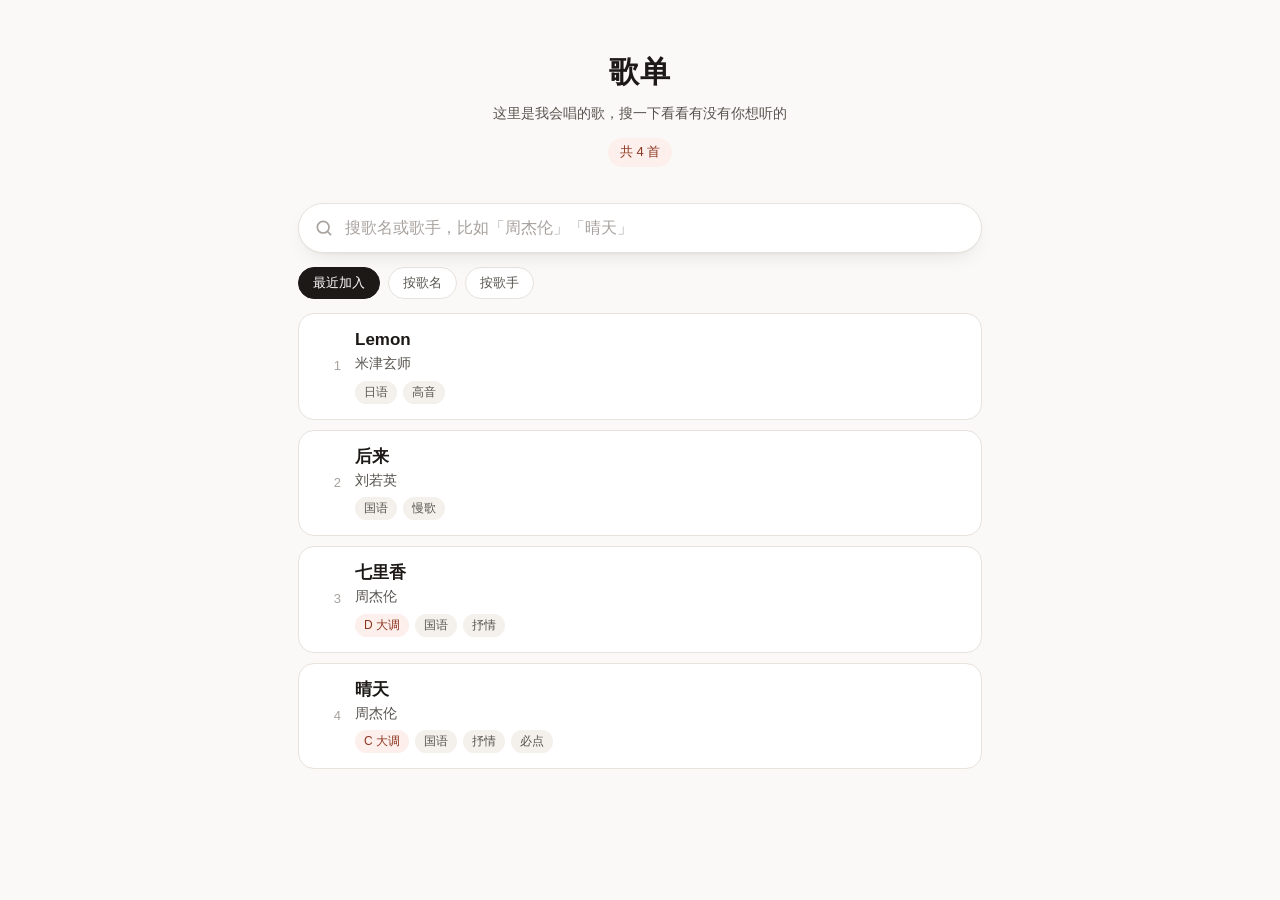
==== index.html @ 49d0a60b "Add files via upload" ====
<!DOCTYPE html>
<html lang="zh-CN">
<head>
<meta charset="utf-8" />
<meta name="viewport" content="width=device-width, initial-scale=1, viewport-fit=cover" />
<title>歌单</title>
<meta name="theme-color" content="#fbf9f7" />
<meta name="description" content="这里是我会唱的歌，可以按歌名或歌手搜索。" />
<link rel="stylesheet" href="./style.css" />
<link rel="icon" href="data:image/svg+xml,<svg xmlns='http://www.w3.org/2000/svg' viewBox='0 0 100 100'><text y='.9em' font-size='90'>🎤</text></svg>" />
</head>
<body>
<div class="wrap">
  <header class="hero">
    <h1 id="siteName">歌单</h1>
    <p id="siteSubtitle">这里是我会唱的歌，搜一下看看有没有你想听的</p>
    <span class="badge" id="totalBadge">…</span>
  </header>

  <div class="search">
    <div class="search-box">
      <svg viewBox="0 0 24 24" fill="none" stroke="currentColor" stroke-width="2" stroke-linecap="round">
        <circle cx="11" cy="11" r="7" />
        <path d="m20 20-3.5-3.5" />
      </svg>
      <input
        id="q"
        type="search"
        placeholder="搜歌名或歌手，比如「周杰伦」「晴天」"
        autocomplete="off"
        autocapitalize="off"
        spellcheck="false"
        enterkeyhint="search"
      />
      <button class="clear-btn" id="clear" aria-label="清空">×</button>
    </div>
  </div>

  <div class="toolbar">
    <div class="chips" role="group" aria-label="排序">
      <button class="chip active" data-sort="new">最近加入</button>
      <button class="chip" data-sort="title">按歌名</button>
      <button class="chip" data-sort="artist">按歌手</button>
    </div>
    <span class="count" id="count"></span>
  </div>

  <ul class="songs" id="list"></ul>
  <div id="empty" class="empty" hidden>
    <div class="big">🎵</div>
    <div id="emptyText">歌单还是空的</div>
  </div>

  <p class="hint" id="hint"></p>
</div>

<script src="./core.js"></script>
<script>
(function () {
  var Core = window.SongCore;
  var all = [];
  var state = { q: '', sort: 'new' };

  var $q = document.getElementById('q');
  var $list = document.getElementById('list');
  var $count = document.getElementById('count');
  var $empty = document.getElementById('empty');
  var $emptyText = document.getElementById('emptyText');
  var $total = document.getElementById('totalBadge');

  function escapeHtml(s) {
    return String(s == null ? '' : s).replace(/[&<>"']/g, function (c) {
      return { '&': '&amp;', '<': '&lt;', '>': '&gt;', '"': '&quot;', "'": '&#39;' }[c];
    });
  }

  function render(list) {
    $list.innerHTML = list
      .map(function (s, i) {
        var tags = '';
        if (s.key) tags += '<span class="tag key">' + escapeHtml(s.key) + '</span>';
        if (s.language) tags += '<span class="tag">' + escapeHtml(s.language) + '</span>';
        (s.tags || []).forEach(function (t) {
          tags += '<span class="tag">' + escapeHtml(t) + '</span>';
        });
        return (
          '<li class="song">' +
          '<span class="num">' + (i + 1) + '</span>' +
          '<div class="main">' +
          '<div class="title">' + escapeHtml(s.title) + '</div>' +
          (s.artist ? '<div class="artist">' + escapeHtml(s.artist) + '</div>' : '') +
          (tags ? '<div class="tags">' + tags + '</div>' : '') +
          '</div>' +
          '</li>'
        );
      })
      .join('');
  }

  function apply() {
    var matched = state.q ? Core.searchSongs(all, state.q) : all.slice();
    var list = Core.sortSongs(matched, state.sort);
    $count.textContent = state.q ? '找到 ' + list.length + ' 首' : '';
    render(list);
    if (list.length === 0) {
      $list.hidden = true;
      $empty.hidden = false;
      $emptyText.textContent = state.q
        ? '没找到「' + state.q + '」，换个关键词试试'
        : '歌单还是空的，等主播加歌吧';
    } else {
      $list.hidden = false;
      $empty.hidden = true;
    }
  }

  $q.addEventListener('input', function () {
    state.q = $q.value.trim();
    document.getElementById('clear').classList.toggle('show', $q.value.length > 0);
    apply();
  });

  document.getElementById('clear').addEventListener('click', function () {
    $q.value = '';
    state.q = '';
    this.classList.remove('show');
    $q.focus();
    apply();
  });

  document.querySelectorAll('.chip').forEach(function (btn) {
    btn.addEventListener('click', function () {
      document.querySelectorAll('.chip').forEach(function (b) { b.classList.remove('active'); });
      btn.classList.add('active');
      state.sort = btn.dataset.sort;
      apply();
    });
  });

  // 读取同目录下的 songs.json；加时间戳绕过缓存
  fetch('./songs.json?t=' + Date.now(), { cache: 'no-store' })
    .then(function (r) {
      if (!r.ok) throw new Error('HTTP ' + r.status);
      return r.json();
    })
    .then(function (data) {
      all = Array.isArray(data) ? data : [];
      $total.textContent = '共 ' + all.length + ' 首';
      apply();
    })
    .catch(function () {
      $total.textContent = '读取失败';
      $list.hidden = true;
      $empty.hidden = false;
      $emptyText.textContent = '歌单读取失败，刷新一下试试';
    });

  // 站点名（改地址栏里的 ?name= 就能临时换，或直接改这个文件）
  var params = new URLSearchParams(location.search);
  if (params.get('name')) {
    document.title = params.get('name');
    document.getElementById('siteName').textContent = params.get('name');
  }
})();
</script>
</body>
</html>
---- style.css ----
:root {
  --bg: #fbf9f7;
  --surface: #ffffff;
  --ink: #1c1917;
  --ink-soft: #57534e;
  --ink-mute: #a8a29e;
  --line: #e7e2dc;
  --accent: #b4472e;
  --accent-soft: #fdf0ec;
  --accent-ink: #8c3521;
  --ok: #2f7a52;
  --danger: #b3261e;
  --radius: 16px;
  --shadow: 0 1px 2px rgba(28, 25, 23, 0.04), 0 8px 24px -12px rgba(28, 25, 23, 0.18);
}

* {
  box-sizing: border-box;
}

html,
body {
  margin: 0;
  padding: 0;
}

body {
  background: var(--bg);
  color: var(--ink);
  font-family: -apple-system, BlinkMacSystemFont, 'PingFang SC', 'Hiragino Sans GB',
    'Microsoft YaHei', 'Segoe UI', Roboto, sans-serif;
  font-size: 16px;
  line-height: 1.6;
  -webkit-font-smoothing: antialiased;
  -webkit-text-size-adjust: 100%;
}

.wrap {
  max-width: 720px;
  margin: 0 auto;
  padding: 0 18px 64px;
}

.wrap.wide {
  max-width: 1080px;
}

/* ---------------- 顶部 ---------------- */

.hero {
  padding: 48px 0 24px;
  text-align: center;
}

.hero h1 {
  margin: 0 0 6px;
  font-size: 30px;
  font-weight: 700;
  letter-spacing: 0.02em;
}

.hero p {
  margin: 0;
  color: var(--ink-soft);
  font-size: 14px;
}

.hero .badge {
  display: inline-block;
  margin-top: 14px;
  padding: 4px 12px;
  border-radius: 999px;
  background: var(--accent-soft);
  color: var(--accent-ink);
  font-size: 13px;
  font-weight: 500;
}

/* ---------------- 搜索框 ---------------- */

.search {
  position: sticky;
  top: 0;
  z-index: 20;
  padding: 12px 0 14px;
  background: linear-gradient(var(--bg) 72%, rgba(251, 249, 247, 0));
}

.search-box {
  position: relative;
}

.search-box svg {
  position: absolute;
  left: 16px;
  top: 50%;
  transform: translateY(-50%);
  width: 20px;
  height: 20px;
  color: var(--ink-mute);
  pointer-events: none;
}

.search input {
  width: 100%;
  padding: 15px 46px 15px 46px;
  font-size: 16px;
  font-family: inherit;
  color: var(--ink);
  background: var(--surface);
  border: 1.5px solid var(--line);
  border-radius: 999px;
  outline: none;
  box-shadow: var(--shadow);
  transition: border-color 0.15s, box-shadow 0.15s;
}

.search input:focus {
  border-color: var(--accent);
  box-shadow: 0 0 0 4px rgba(180, 71, 46, 0.1);
}

.search input::placeholder {
  color: var(--ink-mute);
}

.clear-btn {
  position: absolute;
  right: 8px;
  top: 50%;
  transform: translateY(-50%);
  width: 32px;
  height: 32px;
  border: 0;
  border-radius: 50%;
  background: transparent;
  color: var(--ink-mute);
  font-size: 20px;
  line-height: 1;
  cursor: pointer;
  display: none;
}

.clear-btn.show {
  display: block;
}

/* ---------------- 排序 ---------------- */

.toolbar {
  display: flex;
  align-items: center;
  justify-content: space-between;
  gap: 12px;
  margin-bottom: 14px;
  flex-wrap: wrap;
}

.chips {
  display: flex;
  gap: 8px;
}

.chip {
  border: 1px solid var(--line);
  background: var(--surface);
  color: var(--ink-soft);
  border-radius: 999px;
  padding: 6px 14px;
  font-size: 13px;
  font-family: inherit;
  cursor: pointer;
  transition: all 0.15s;
}

.chip:hover {
  border-color: var(--ink-mute);
}

.chip.active {
  background: var(--ink);
  border-color: var(--ink);
  color: #fff;
}

.count {
  color: var(--ink-mute);
  font-size: 13px;
  white-space: nowrap;
}

/* ---------------- 歌曲列表 ---------------- */

.songs {
  list-style: none;
  margin: 0;
  padding: 0;
  display: flex;
  flex-direction: column;
  gap: 10px;
}

.song {
  display: flex;
  align-items: center;
  gap: 14px;
  padding: 15px 16px;
  background: var(--surface);
  border: 1px solid var(--line);
  border-radius: var(--radius);
  transition: transform 0.12s, border-color 0.15s, box-shadow 0.15s;
}

.song:hover {
  border-color: #d6cec6;
  box-shadow: var(--shadow);
}

.song .num {
  flex: none;
  width: 26px;
  color: var(--ink-mute);
  font-size: 13px;
  font-variant-numeric: tabular-nums;
  text-align: right;
}

.song .main {
  flex: 1;
  min-width: 0;
}

.song .title {
  font-size: 17px;
  font-weight: 600;
  line-height: 1.35;
  word-break: break-word;
}

.song .artist {
  color: var(--ink-soft);
  font-size: 14px;
  word-break: break-word;
}

.song .tags {
  display: flex;
  flex-wrap: wrap;
  gap: 6px;
  margin-top: 6px;
}

.tag {
  font-size: 12px;
  padding: 2px 9px;
  border-radius: 999px;
  background: #f4f0ec;
  color: var(--ink-soft);
}

.tag.key {
  background: var(--accent-soft);
  color: var(--accent-ink);
  font-weight: 500;
}

.empty {
  text-align: center;
  padding: 56px 20px;
  color: var(--ink-mute);
}

.empty .big {
  font-size: 40px;
  margin-bottom: 8px;
}

.hint {
  color: var(--ink-mute);
  font-size: 13px;
  text-align: center;
  margin-top: 28px;
}

/* ---------------- 登录 ---------------- */

.login-card {
  background: var(--surface);
  border: 1px solid var(--line);
  border-radius: 20px;
  padding: 28px 24px;
  box-shadow: var(--shadow);
  max-width: 380px;
  margin: 40px auto;
}

.login-card h2 {
  margin: 0 0 4px;
  font-size: 20px;
}

.login-card p {
  margin: 0 0 20px;
  color: var(--ink-soft);
  font-size: 14px;
}

label {
  display: block;
  font-size: 13px;
  font-weight: 600;
  color: var(--ink-soft);
  margin-bottom: 6px;
}

input[type='text'],
input[type='password'],
textarea,
select {
  width: 100%;
  padding: 11px 13px;
  font-size: 15px;
  font-family: inherit;
  color: var(--ink);
  background: var(--surface);
  border: 1.5px solid var(--line);
  border-radius: 10px;
  outline: none;
  transition: border-color 0.15s, box-shadow 0.15s;
}

input:focus,
textarea:focus,
select:focus {
  border-color: var(--accent);
  box-shadow: 0 0 0 3px rgba(180, 71, 46, 0.1);
}

textarea {
  resize: vertical;
  min-height: 120px;
  line-height: 1.6;
}

.field {
  margin-bottom: 14px;
}

.btn {
  display: inline-flex;
  align-items: center;
  justify-content: center;
  gap: 6px;
  padding: 11px 18px;
  font-size: 15px;
  font-family: inherit;
  font-weight: 500;
  border-radius: 10px;
  border: 1.5px solid transparent;
  cursor: pointer;
  transition: all 0.15s;
  text-decoration: none;
  white-space: nowrap;
}

.btn:disabled {
  opacity: 0.55;
  cursor: not-allowed;
}

.btn.primary {
  background: var(--accent);
  color: #fff;
}

.btn.primary:hover:not(:disabled) {
  background: var(--accent-ink);
}

.btn.ghost {
  background: var(--surface);
  border-color: var(--line);
  color: var(--ink);
}

.btn.ghost:hover:not(:disabled) {
  border-color: var(--ink-mute);
}

.btn.danger {
  background: transparent;
  border-color: #f0c9c4;
  color: var(--danger);
}

.btn.danger:hover:not(:disabled) {
  background: #fdf1f0;
}

.btn.block {
  width: 100%;
}

.btn.sm {
  padding: 6px 12px;
  font-size: 13px;
  border-radius: 8px;
}

/* ---------------- 管理页 ---------------- */

.topbar {
  display: flex;
  align-items: center;
  justify-content: space-between;
  gap: 12px;
  padding: 18px 0 10px;
  border-bottom: 1px solid var(--line);
  margin-bottom: 18px;
  flex-wrap: wrap;
}

.topbar h1 {
  margin: 0;
  font-size: 19px;
}

.tabs {
  display: flex;
  gap: 4px;
  overflow-x: auto;
  padding-bottom: 2px;
  margin-bottom: 18px;
  border-bottom: 1px solid var(--line);
  scrollbar-width: none;
}

.tabs::-webkit-scrollbar {
  display: none;
}

.tab {
  flex: none;
  padding: 9px 14px;
  font-size: 14px;
  font-family: inherit;
  color: var(--ink-soft);
  background: none;
  border: 0;
  border-bottom: 2px solid transparent;
  cursor: pointer;
  margin-bottom: -1px;
  white-space: nowrap;
}

.tab.active {
  color: var(--accent-ink);
  border-bottom-color: var(--accent);
  font-weight: 600;
}

.panel {
  display: none;
}

.panel.active {
  display: block;
}

.card {
  background: var(--surface);
  border: 1px solid var(--line);
  border-radius: var(--radius);
  padding: 18px;
  margin-bottom: 14px;
}

.row {
  display: flex;
  gap: 10px;
  flex-wrap: wrap;
}

.row > * {
  flex: 1;
  min-width: 140px;
}

.admin-list {
  list-style: none;
  margin: 0;
  padding: 0;
}

.admin-item {
  display: flex;
  align-items: center;
  gap: 12px;
  padding: 12px 4px;
  border-bottom: 1px solid var(--line);
}

.admin-item:last-child {
  border-bottom: 0;
}

.admin-item .main {
  flex: 1;
  min-width: 0;
}

.admin-item .title {
  font-weight: 600;
  word-break: break-word;
}

.admin-item .meta {
  font-size: 13px;
  color: var(--ink-mute);
  word-break: break-word;
}

.qr-box {
  text-align: center;
  padding: 20px;
}

.qr-box img {
  width: min(320px, 78vw);
  height: auto;
  border-radius: 12px;
  border: 1px solid var(--line);
  background: #fff;
}

.url-text {
  display: inline-block;
  margin: 14px 0 4px;
  padding: 8px 14px;
  background: #f4f0ec;
  border-radius: 8px;
  font-family: ui-monospace, SFMono-Regular, Menlo, monospace;
  font-size: 14px;
  word-break: break-all;
}

.toast {
  position: fixed;
  left: 50%;
  bottom: 28px;
  transform: translate(-50%, 20px);
  background: var(--ink);
  color: #fff;
  padding: 11px 20px;
  border-radius: 999px;
  font-size: 14px;
  opacity: 0;
  pointer-events: none;
  transition: all 0.22s;
  z-index: 100;
  max-width: 88vw;
  text-align: center;
}

.toast.show {
  opacity: 1;
  transform: translate(-50%, 0);
}

.toast.error {
  background: var(--danger);
}

.modal-backdrop {
  position: fixed;
  inset: 0;
  background: rgba(28, 25, 23, 0.45);
  display: none;
  align-items: center;
  justify-content: center;
  padding: 18px;
  z-index: 90;
}

.modal-backdrop.show {
  display: flex;
}

.modal {
  background: var(--surface);
  border-radius: 18px;
  padding: 22px;
  width: 100%;
  max-width: 440px;
  max-height: 88vh;
  overflow-y: auto;
  box-shadow: 0 24px 60px -20px rgba(28, 25, 23, 0.4);
}

.modal h3 {
  margin: 0 0 16px;
  font-size: 18px;
}

.muted {
  color: var(--ink-mute);
  font-size: 13px;
}

.warn {
  padding: 12px 14px;
  background: #fff8e6;
  border: 1px solid #f2dfae;
  border-radius: 10px;
  color: #7a5a12;
  font-size: 14px;
  margin-bottom: 16px;
}

@media (max-width: 520px) {
  .hero {
    padding: 34px 0 18px;
  }
  .hero h1 {
    font-size: 25px;
  }
  .song .num {
    display: none;
  }
  .wrap {
    padding-left: 14px;
    padding-right: 14px;
  }
}

@media print {
  body {
    background: #fff;
  }
  .no-print {
    display: none !important;
  }
  .qr-box img {
    width: 340px;
  }
}
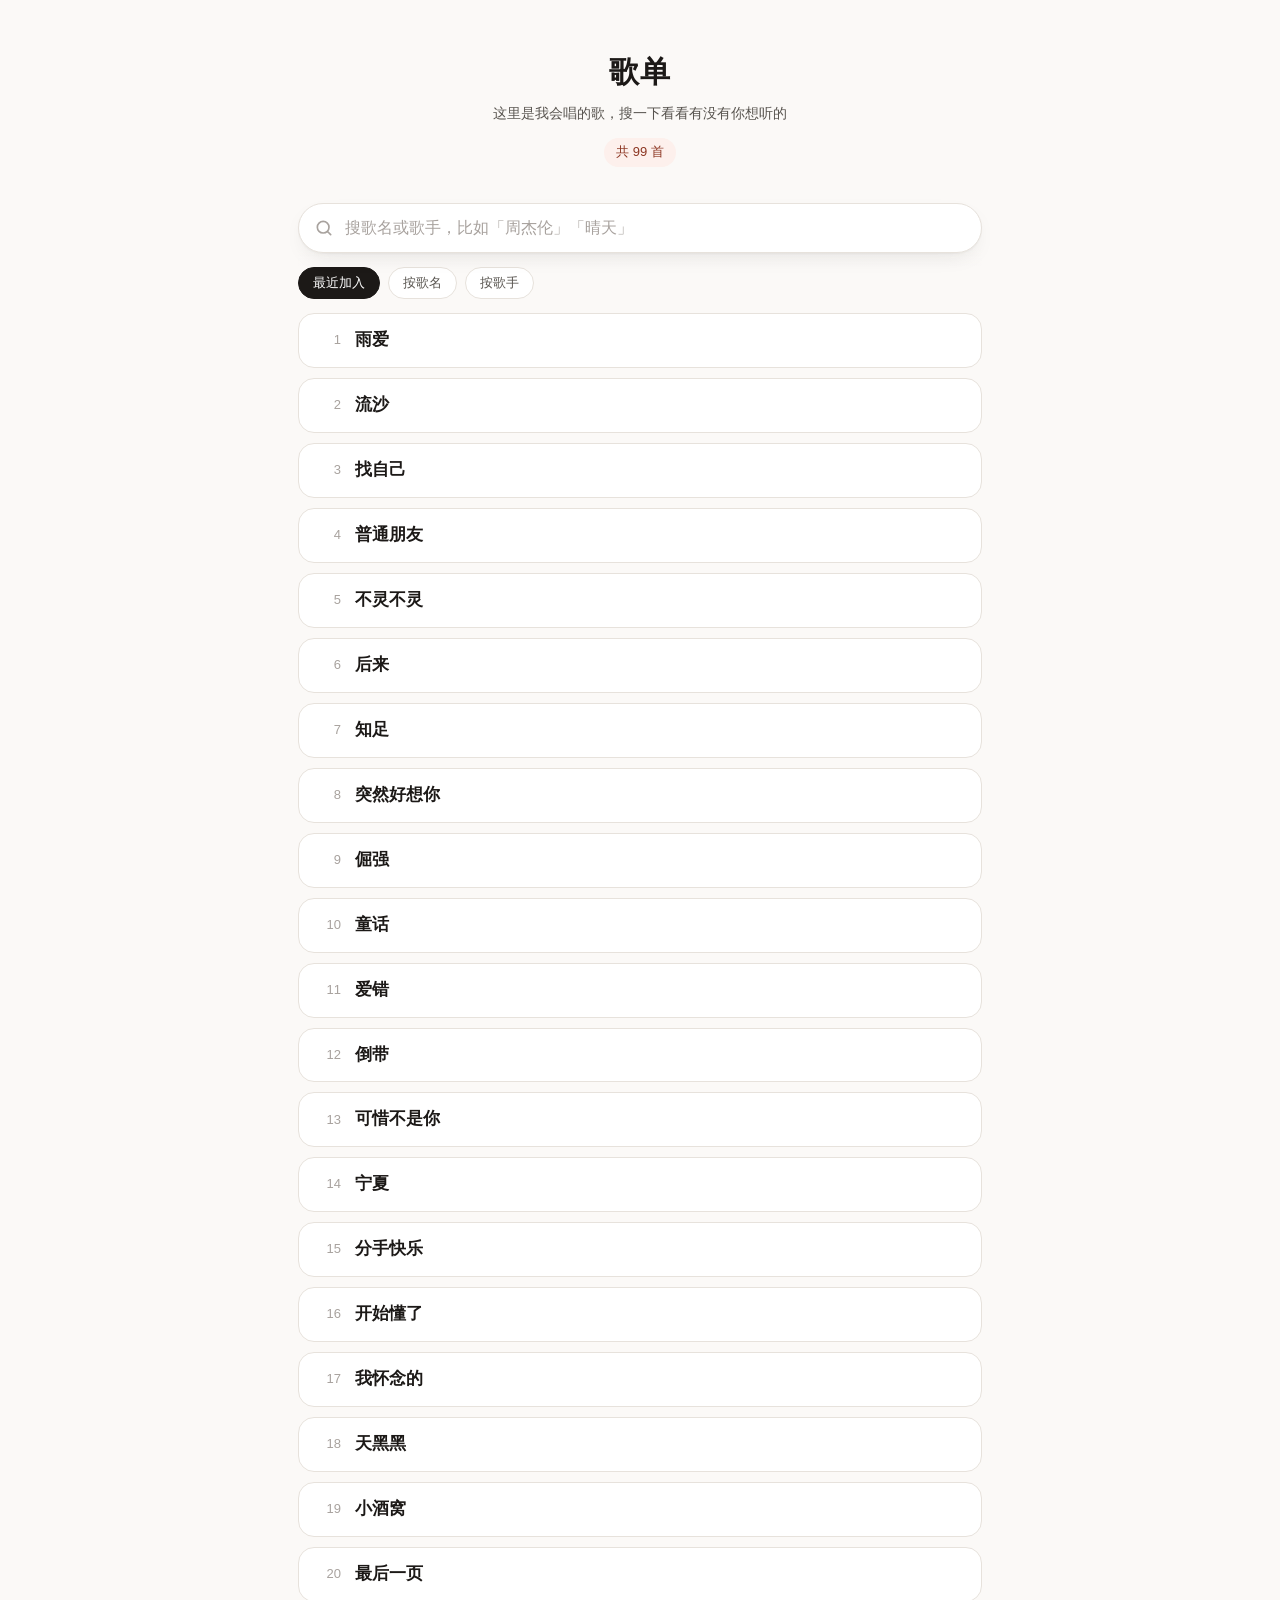
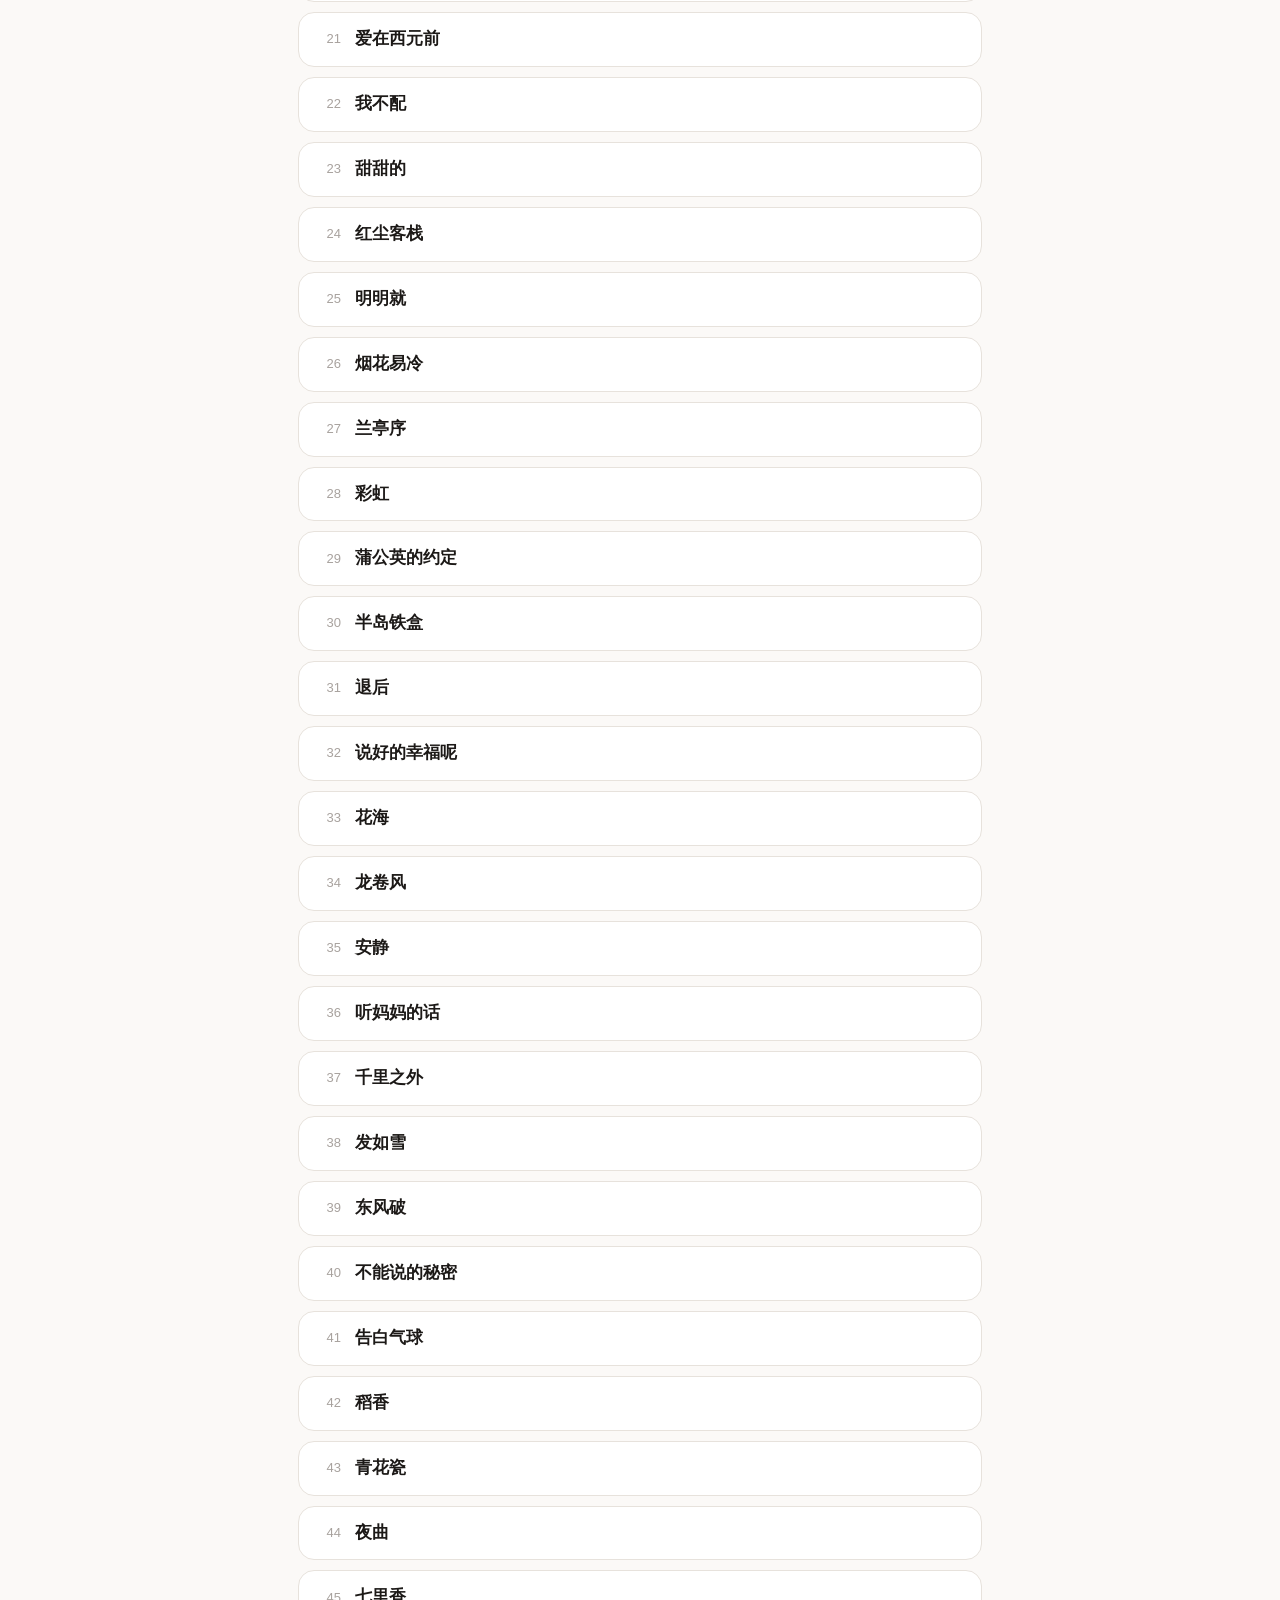
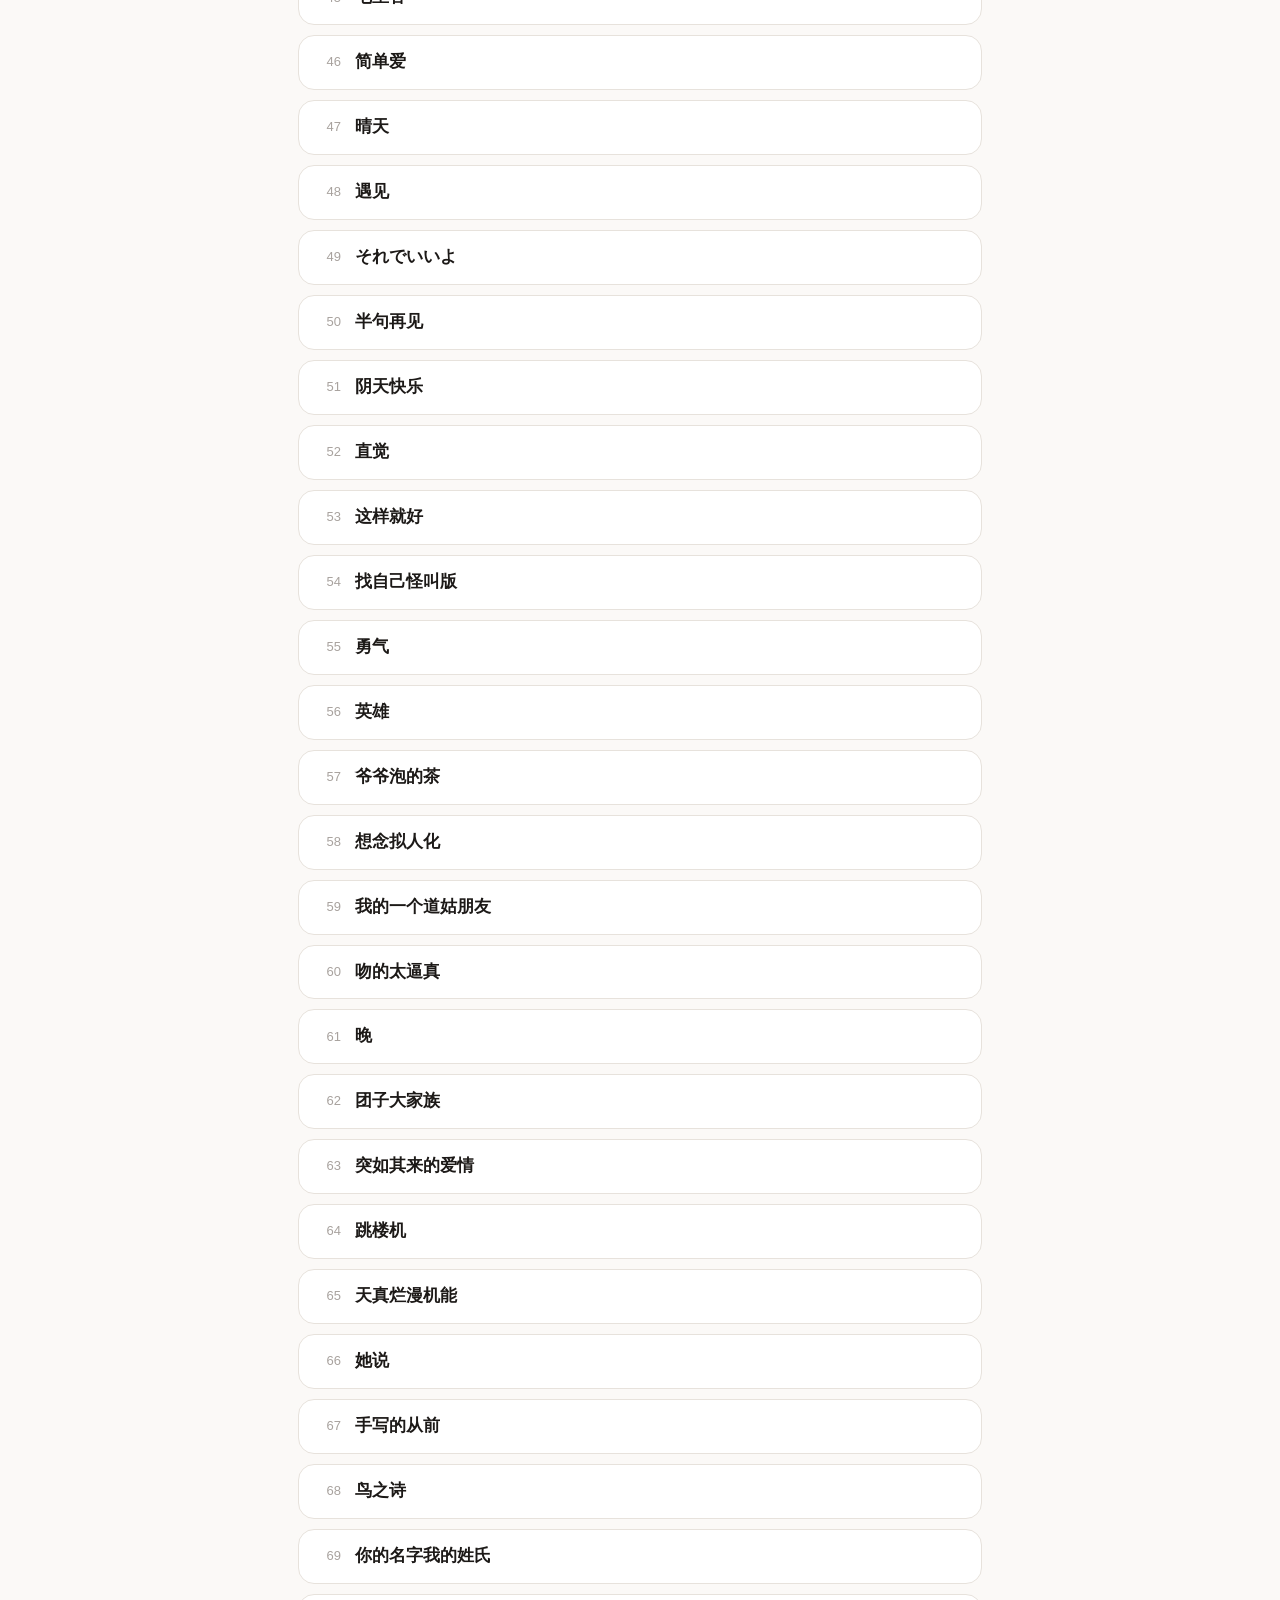
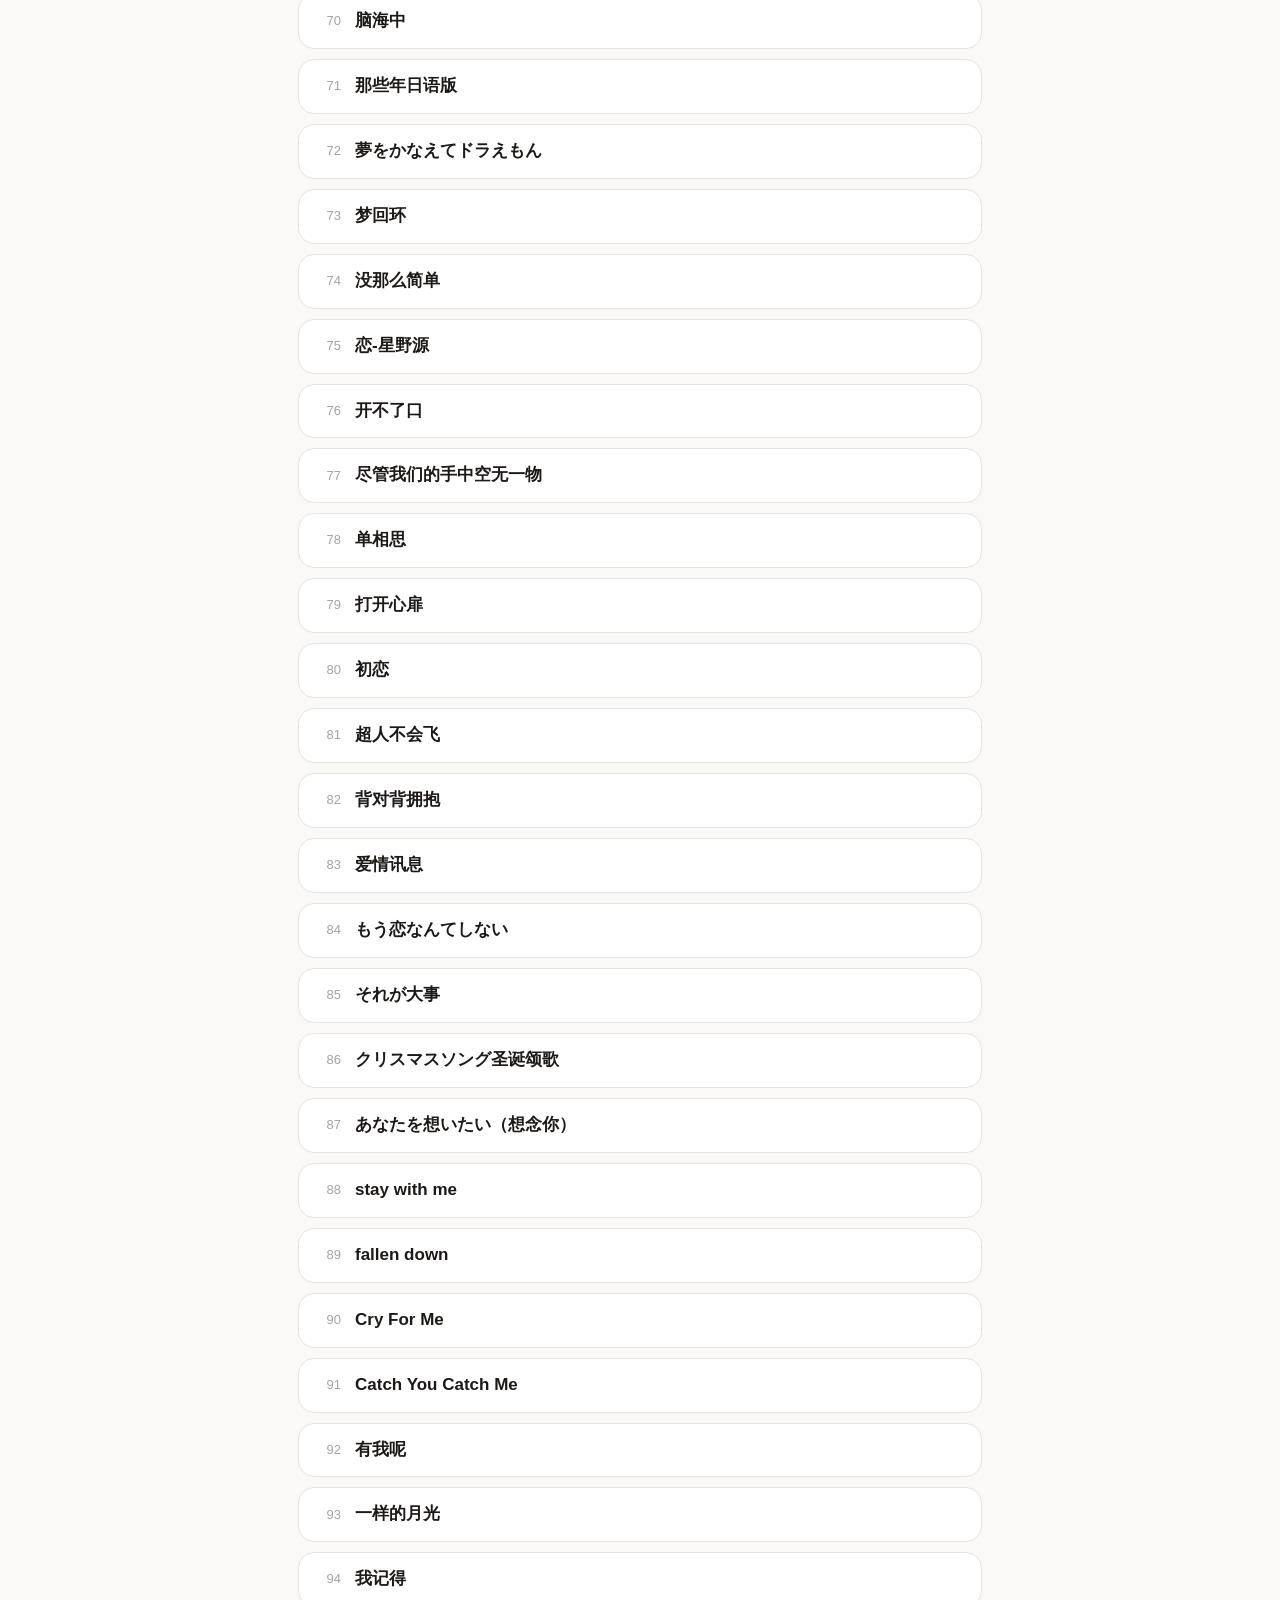
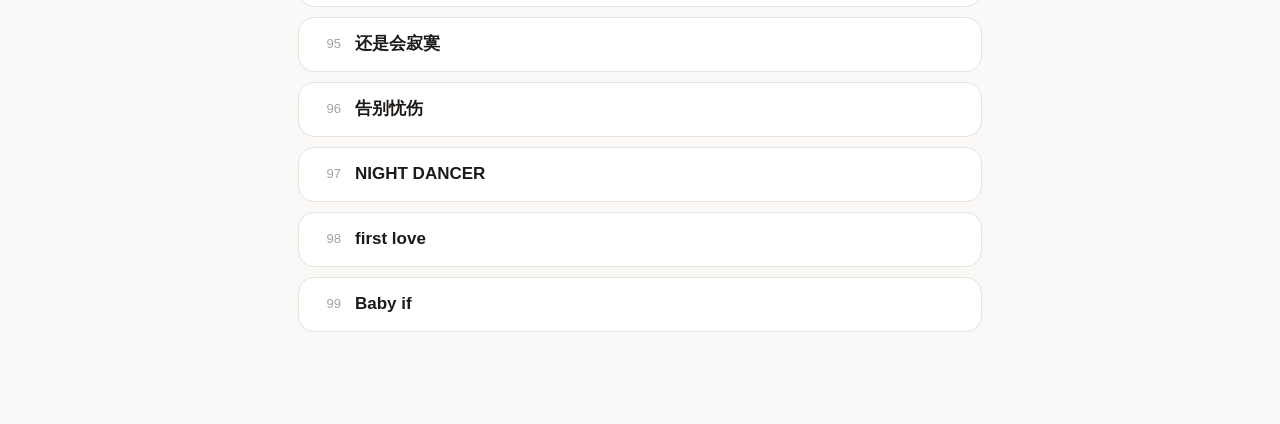
==== commit 5b5b7089: "Add files via upload" ====
--- a/index.html
+++ b/index.html
@@ -137,23 +137,76 @@
     });
   });
 
-  // 读取同目录下的 songs.json；加时间戳绕过缓存
-  fetch('./songs.json?t=' + Date.now(), { cache: 'no-store' })
-    .then(function (r) {
+  // 读取歌单
+  //
+  // GitHub Pages 的 CDN 会忽略查询参数，整个文件缓存 10 分钟，
+  // 所以「加时间戳绕过缓存」在这里是无效的。
+  // 先走 GitHub API 拿实时内容（API 不经过这层缓存），
+  // 失败（限流、网络）再退回读同目录的静态文件。
+  function ownerRepoFromLocation() {
+    var m = location.hostname.match(/^([^.]+)\.github\.io$/i);
+    var seg = location.pathname.split('/').filter(Boolean);
+    if (m && seg.length) return { owner: m[1], repo: seg[0] };
+    return null;
+  }
+
+  function loadFromApi(target) {
+    var url =
+      'https://api.github.com/repos/' +
+      encodeURIComponent(target.owner) +
+      '/' +
+      encodeURIComponent(target.repo) +
+      '/contents/songs.json?ref=main';
+    return fetch(url, {
+      headers: { Accept: 'application/vnd.github+json' },
+      cache: 'no-store',
+    }).then(function (r) {
+      if (!r.ok) throw new Error('api ' + r.status);
+      return r.json();
+    }).then(function (data) {
+      var text = Core.decodeBase64Utf8(data.content || '');
+      var list = JSON.parse(text);
+      return Array.isArray(list) ? list : [];
+    });
+  }
+
+  function loadFromFile() {
+    return fetch('./songs.json?t=' + Date.now(), { cache: 'no-store' }).then(function (r) {
       if (!r.ok) throw new Error('HTTP ' + r.status);
       return r.json();
-    })
-    .then(function (data) {
-      all = Array.isArray(data) ? data : [];
-      $total.textContent = '共 ' + all.length + ' 首';
-      apply();
-    })
-    .catch(function () {
-      $total.textContent = '读取失败';
-      $list.hidden = true;
-      $empty.hidden = false;
-      $emptyText.textContent = '歌单读取失败，刷新一下试试';
-    });
+    }).then(function (data) {
+      return Array.isArray(data) ? data : [];
+    });
+  }
+
+  function loadSongs() {
+    var target = ownerRepoFromLocation();
+    var task = target
+      ? loadFromApi(target).catch(function () {
+          return loadFromFile();
+        })
+      : loadFromFile();
+
+    task
+      .then(function (list) {
+        all = list;
+        $total.textContent = '共 ' + all.length + ' 首';
+        apply();
+      })
+      .catch(function () {
+        $total.textContent = '读取失败';
+        $list.hidden = true;
+        $empty.hidden = false;
+        $emptyText.textContent = '歌单读取失败，刷新一下试试';
+      });
+  }
+
+  loadSongs();
+
+  // 回到这个页面时自动重新拉一次，不用手动刷新
+  document.addEventListener('visibilitychange', function () {
+    if (document.visibilityState === 'visible') loadSongs();
+  });
 
   // 站点名（改地址栏里的 ?name= 就能临时换，或直接改这个文件）
   var params = new URLSearchParams(location.search);
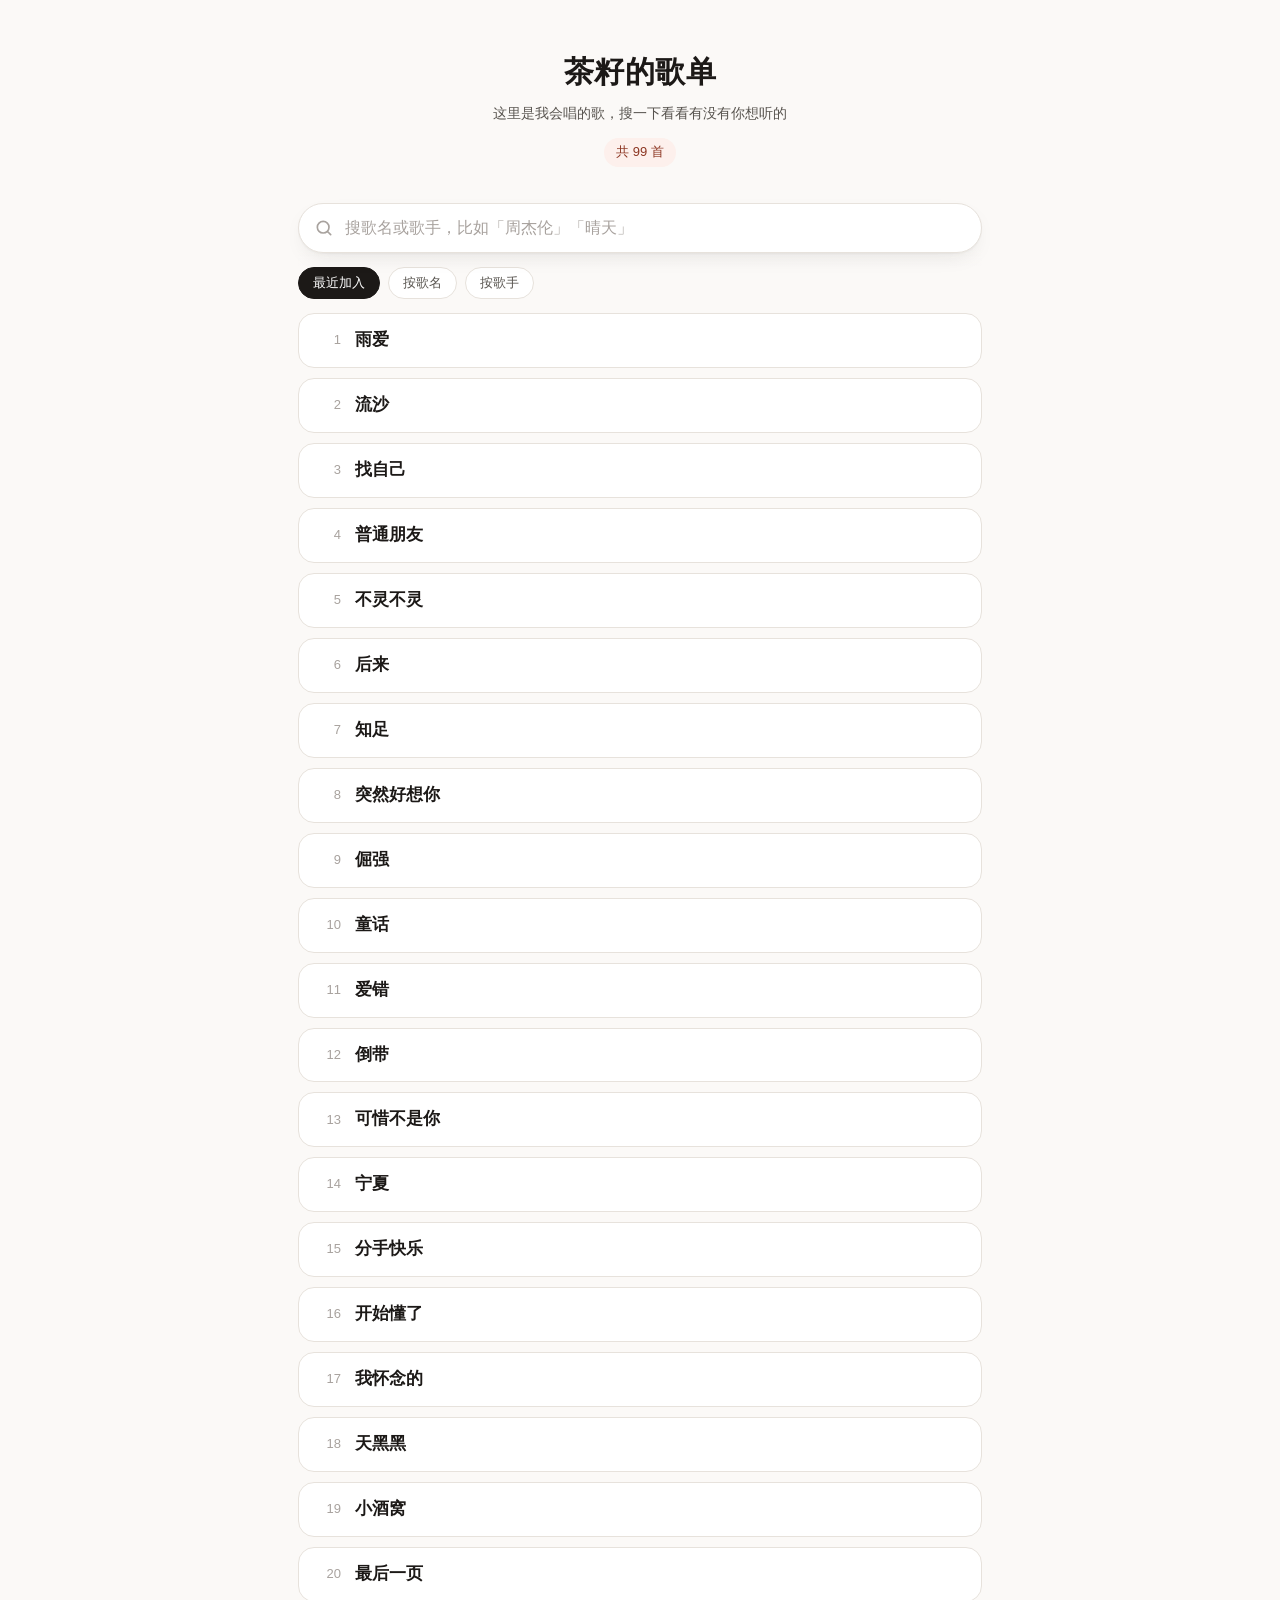
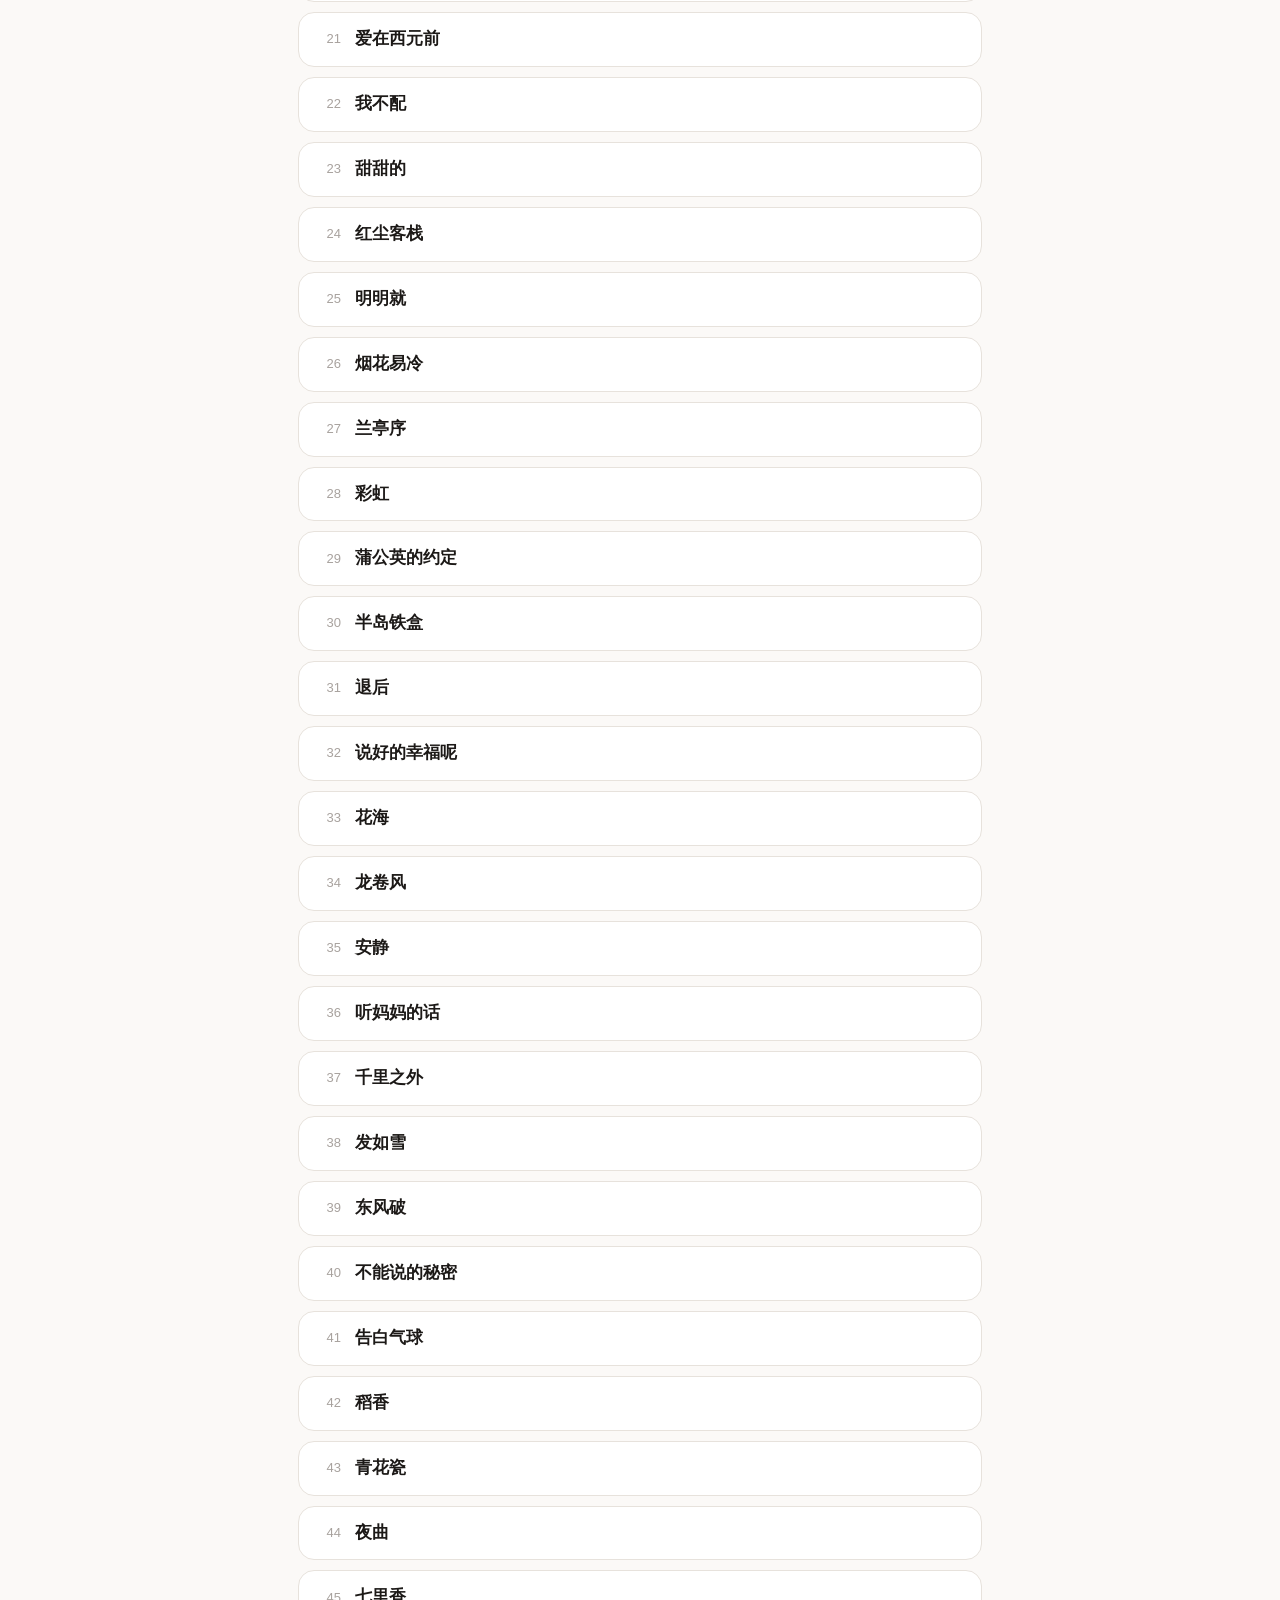
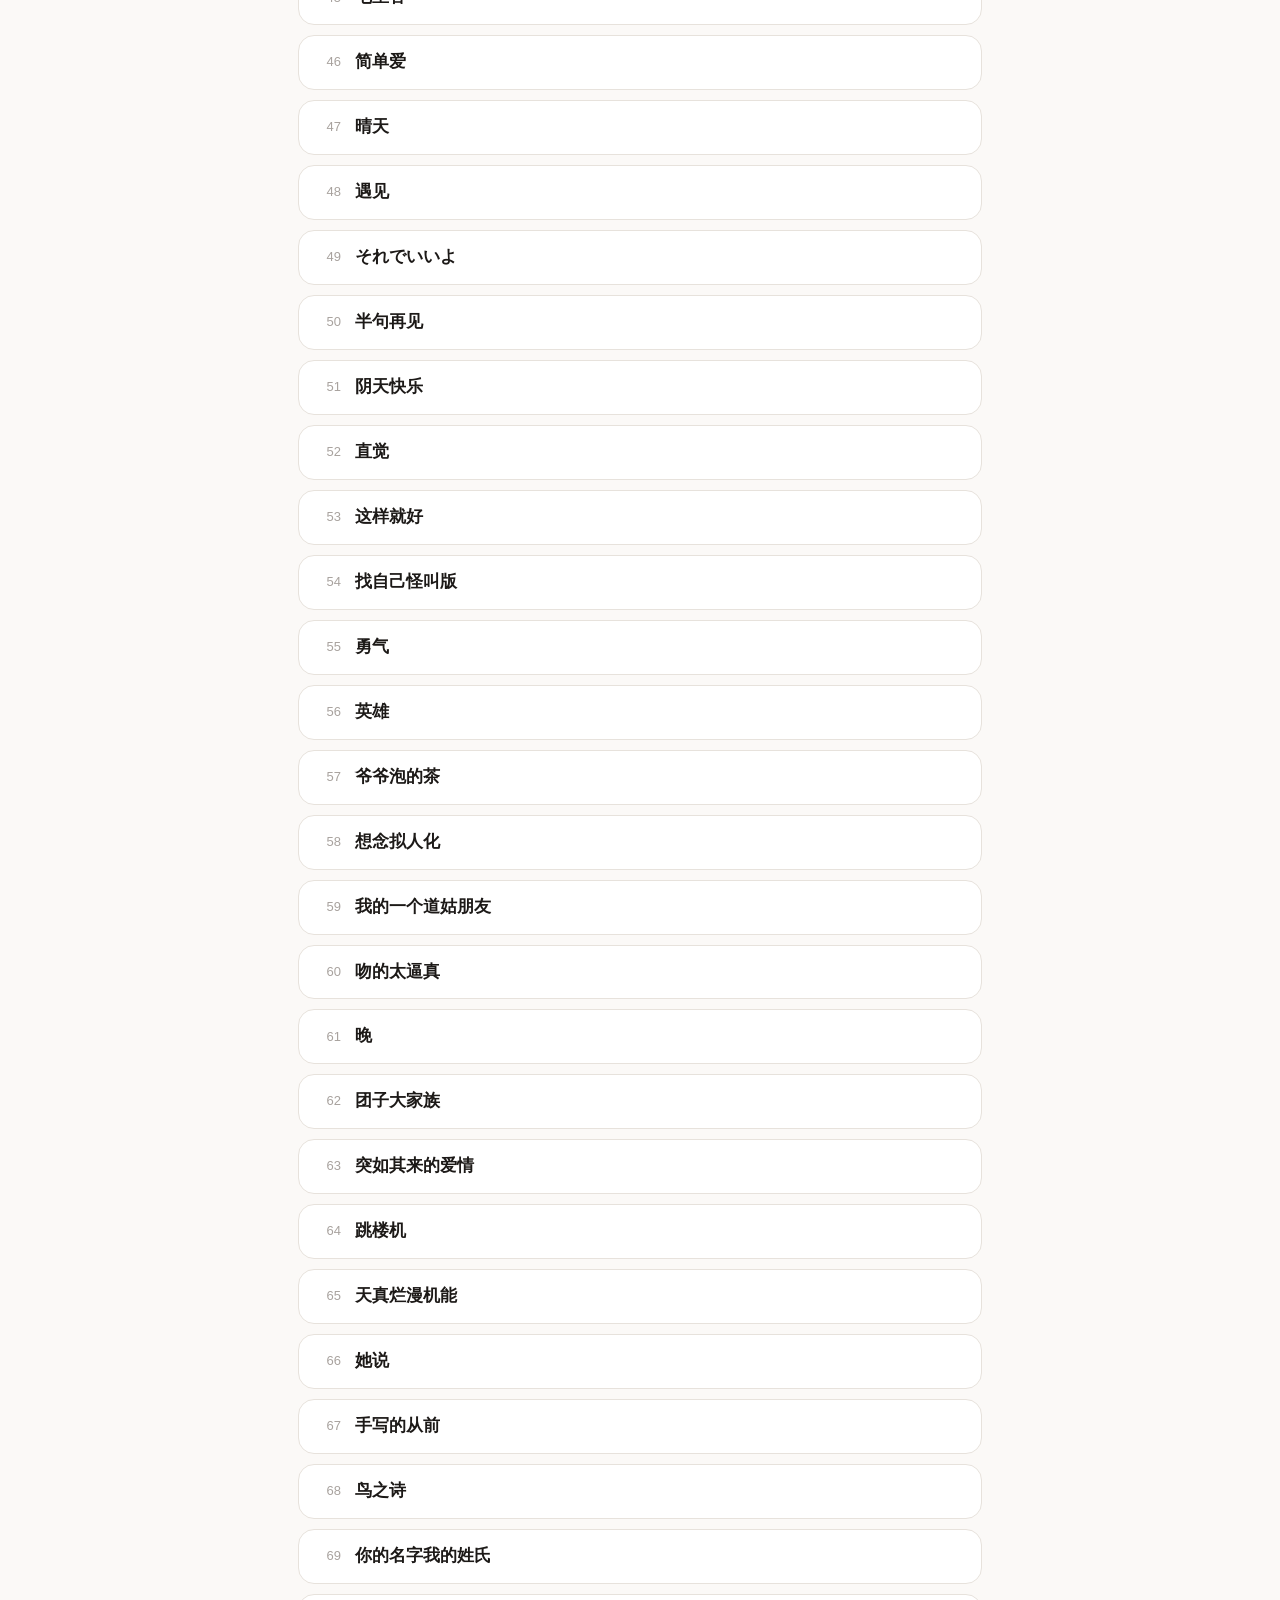
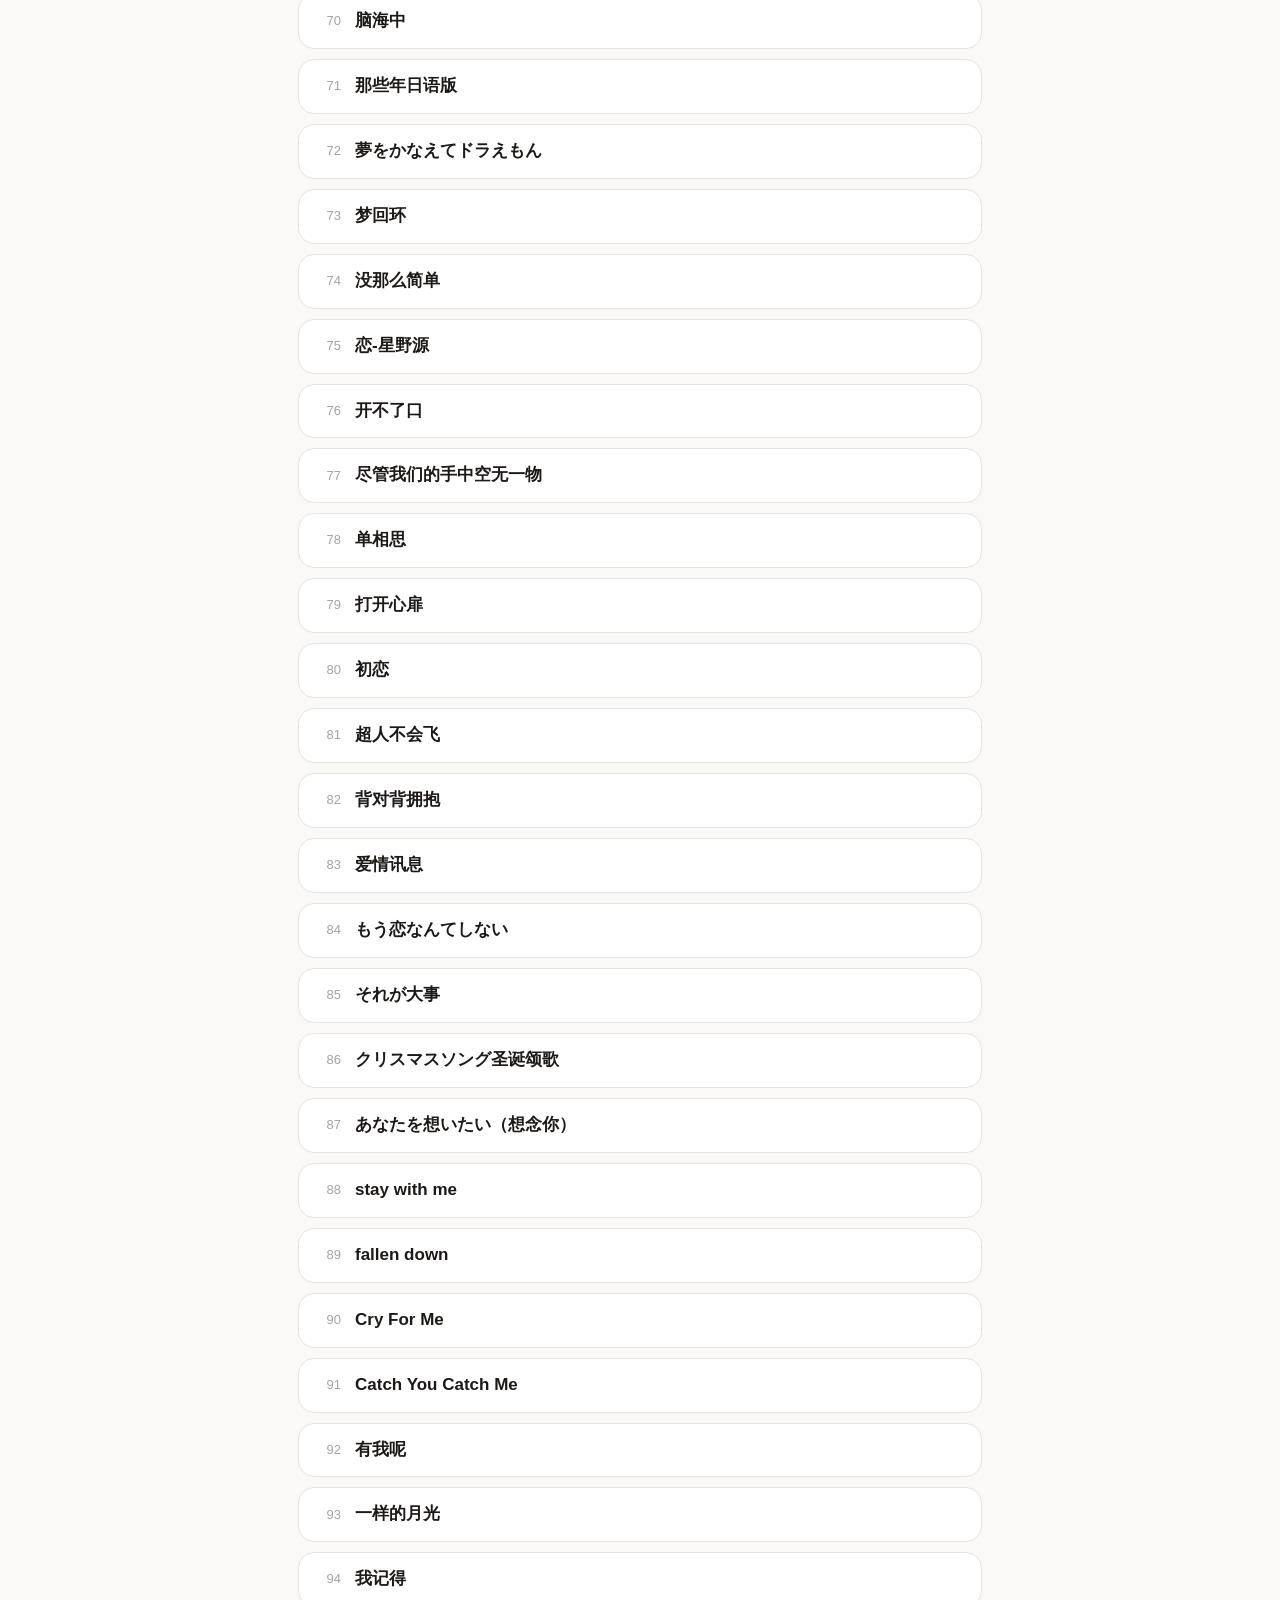
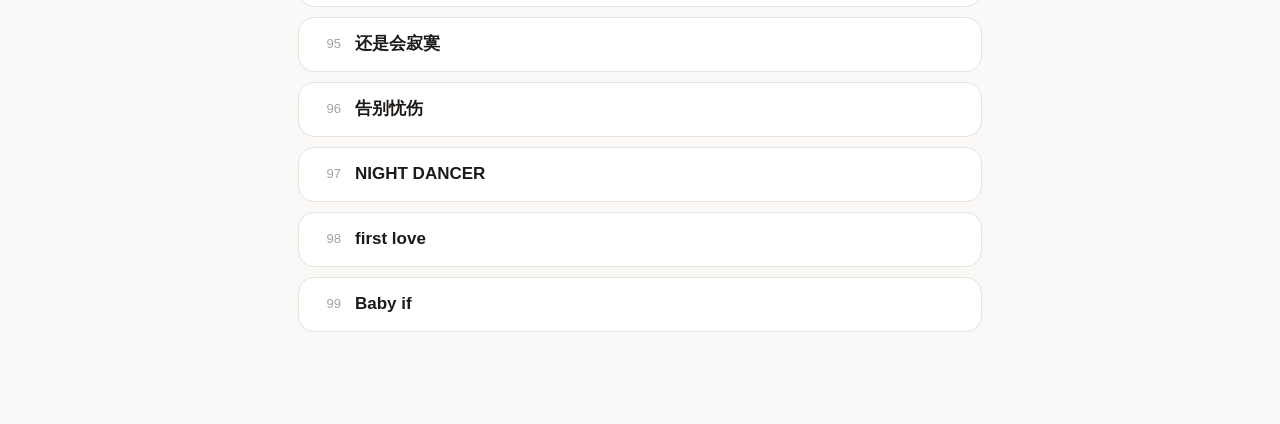
==== commit 782eae3d: "Add files via upload" ====
--- a/index.html
+++ b/index.html
@@ -3,7 +3,7 @@
 <head>
 <meta charset="utf-8" />
 <meta name="viewport" content="width=device-width, initial-scale=1, viewport-fit=cover" />
-<title>歌单</title>
+<title>茶籽的歌单</title>
 <meta name="theme-color" content="#fbf9f7" />
 <meta name="description" content="这里是我会唱的歌，可以按歌名或歌手搜索。" />
 <link rel="stylesheet" href="./style.css" />
@@ -12,7 +12,7 @@
 <body>
 <div class="wrap">
   <header class="hero">
-    <h1 id="siteName">歌单</h1>
+    <h1 id="siteName">茶籽的歌单</h1>
     <p id="siteSubtitle">这里是我会唱的歌，搜一下看看有没有你想听的</p>
     <span class="badge" id="totalBadge">…</span>
   </header>
